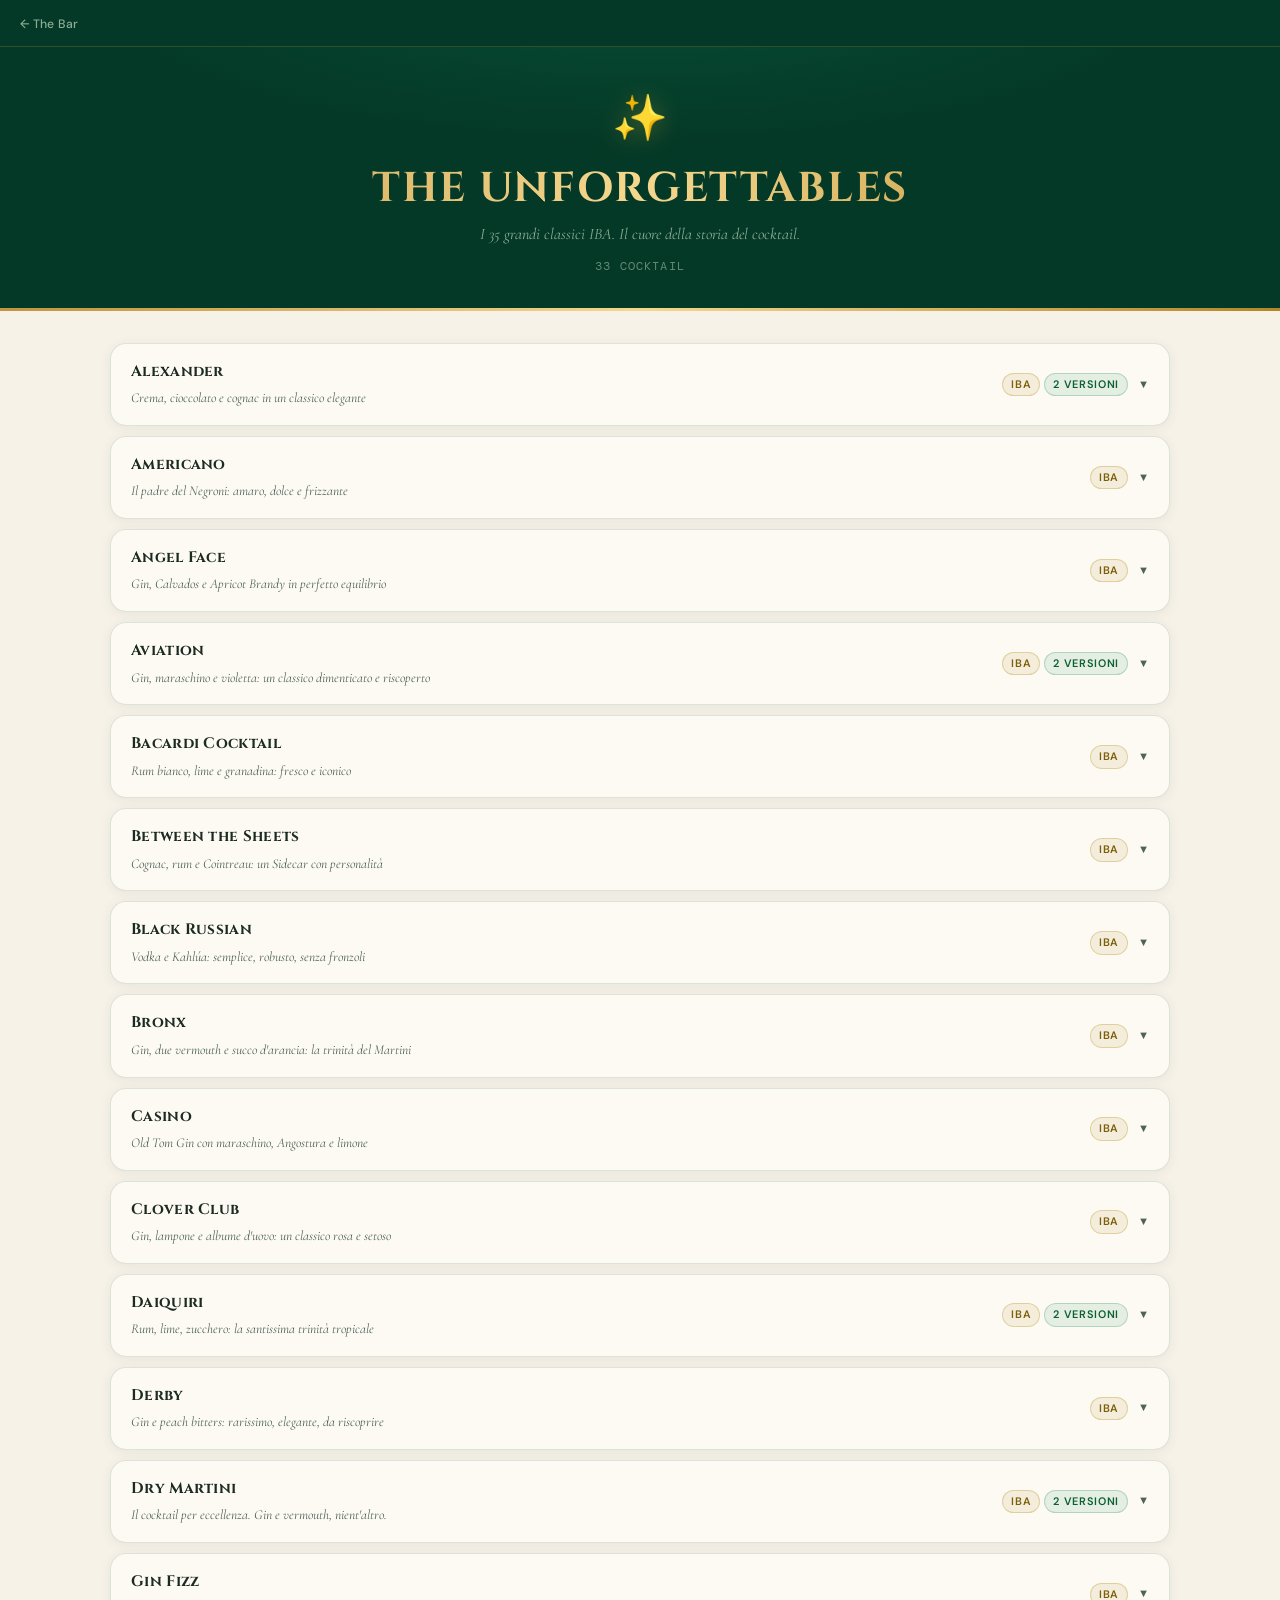
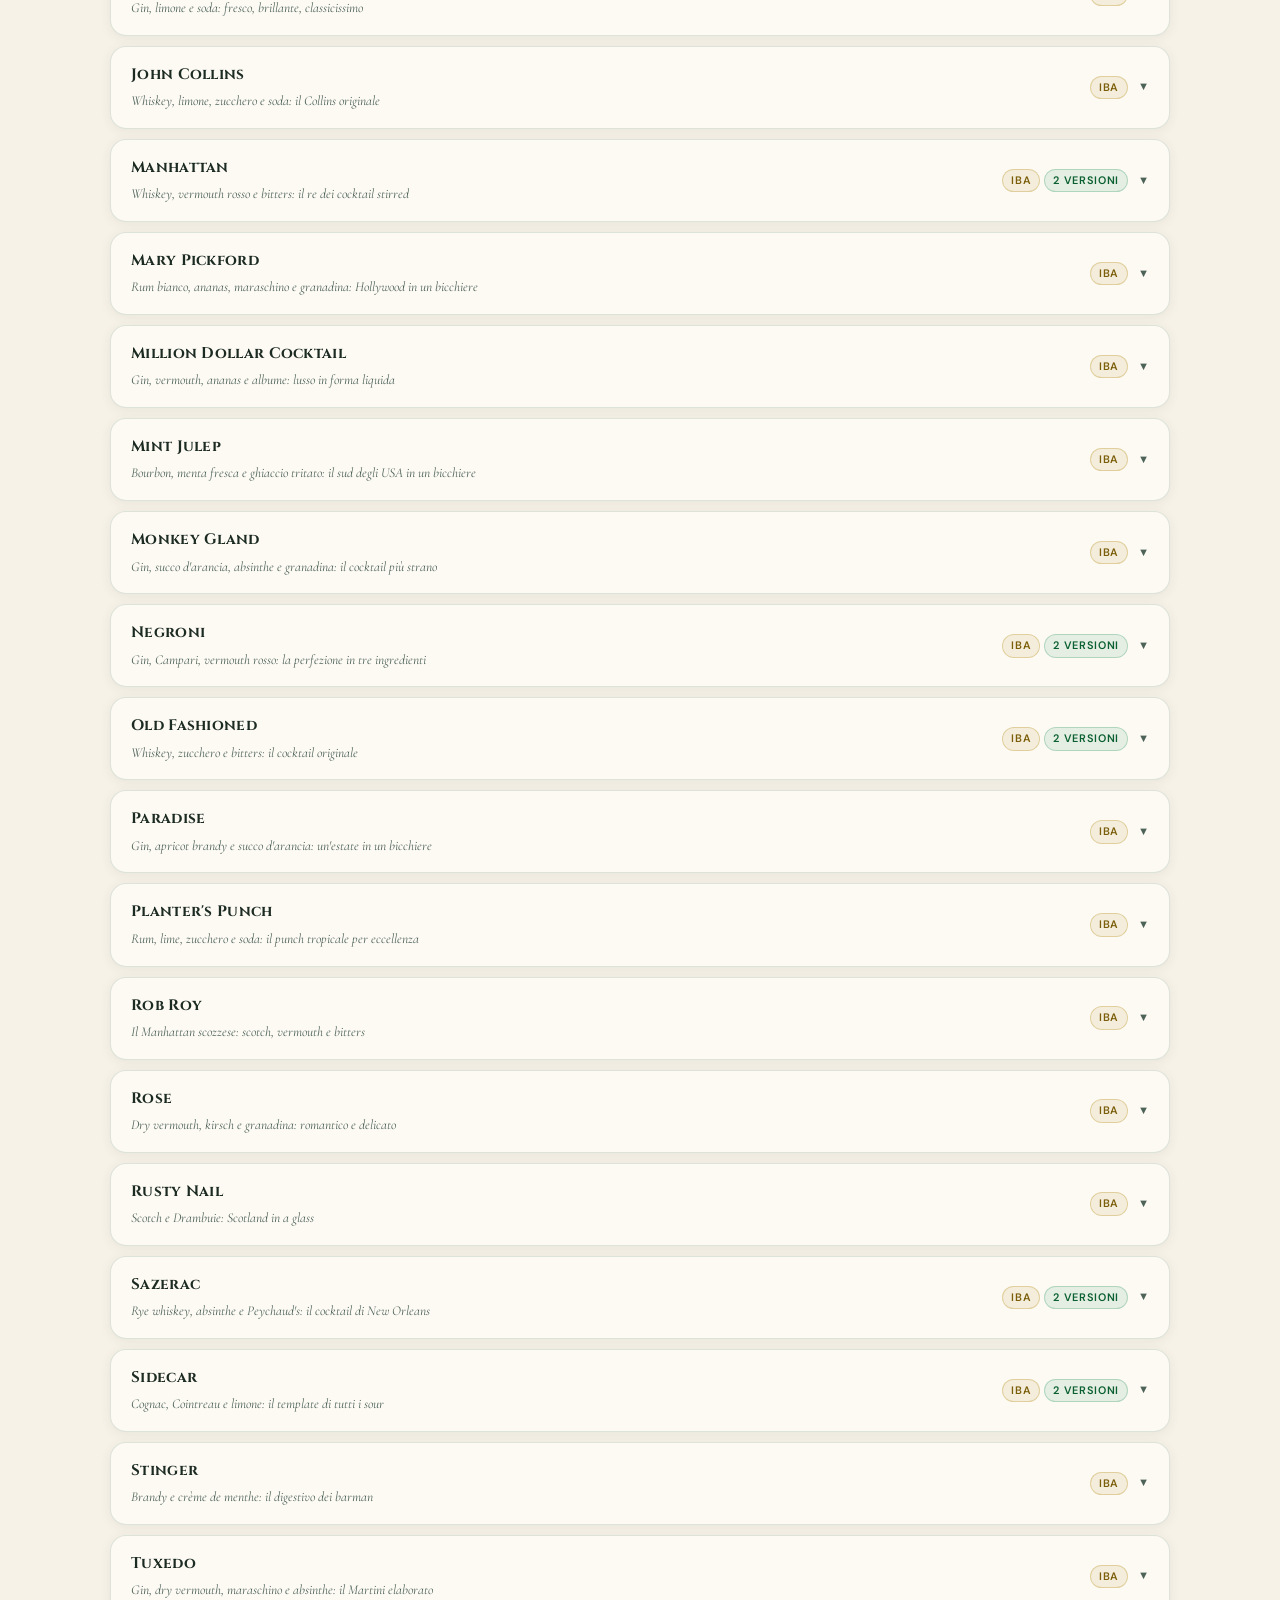
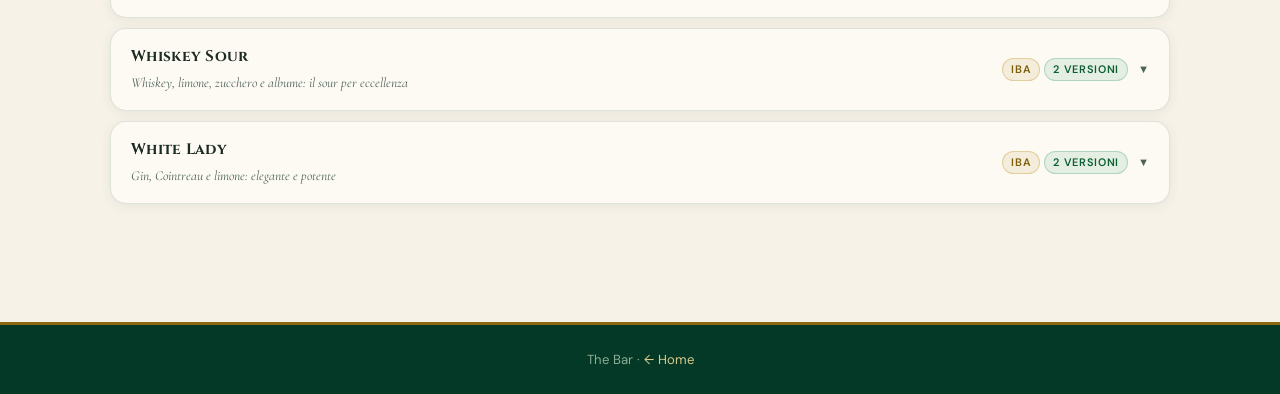
==== category.html @ 5ea52fc7 "rafactoring" ====
<!DOCTYPE html>
<html lang="it">
<head>
    <meta charset="UTF-8">
    <meta name="viewport" content="width=device-width, initial-scale=1.0">
    <title>Categoria — The Bar</title>
    <link rel="stylesheet" href="core.css">
    <link rel="stylesheet" href="components.css">
    <link rel="stylesheet" href="category-style.css">
    <script src="config.js"></script>
    <script src="search-index.js"></script>
</head>
<body>

<nav class="hub-nav">
    <a href="index.html" class="back-link">← The Bar</a>
</nav>

<header class="page-header">
    <div class="page-header__icon" id="cat-emoji">🍸</div>
    <h1 class="page-header__title" id="cat-title">Categoria</h1>
    <p class="page-header__subtitle" id="cat-subtitle"></p>
    <div class="page-header__meta" id="cat-count"></div>
</header>

<div class="container" style="padding: 32px 20px 60px;">
<main>
    <div id="recipes-container"></div>
</main>
</div>

<footer>
    <p>The Bar · <a href="index.html">← Home</a></p>
</footer>

<script>
(function () {

    const params    = new URLSearchParams(location.search);
    const catKey    = params.get('name') || 'unforgettables';
    const highlight = params.get('highlight');
    const catMeta   = TheBarConfig.CATEGORY_PAGES[catKey];

    /* ── Categoria non trovata ── */
    if (!catMeta) {
        document.getElementById('cat-title').textContent = 'Categoria non trovata';
        TheBarConfig.showError('recipes-container', 'Categoria non valida.');
        return;
    }

    /* ── Imposta header subito (senza attendere i dati) ── */
    document.title = `${catMeta.label} — The Bar`;
    document.getElementById('cat-emoji').textContent     = catMeta.emoji;
    document.getElementById('cat-title').textContent     = catMeta.label;
    document.getElementById('cat-subtitle').textContent  = catMeta.subtitle || '';

    /* ── Spinner mentre i dati arrivano ── */
    TheBarConfig.showLoader('recipes-container');

    /* ── Costanti da config centrale ── */
    const { GLASS_EMOJI, SERVE_LABEL } = TheBarConfig;

    /* ── Caricamento asincrono ── */
    TheBarConfig.loadCocktails().then(cocktails => {

        const list = cocktails.filter(c =>
            c.ibaCategory === catKey || c.nomadCategory === catKey
        );

        document.getElementById('cat-count').textContent = `${list.length} cocktail`;

        function renderIngredientsList(c) {
            const recipe = c.recipeIBA || c.recipeDifford || c.recipe;
            if (!recipe || !recipe.ingredients) return '';
            const label = c.recipeIBA ? '✨ IBA' : (c.recipeDifford ? "📖 Difford's" : '');
            return `
            <div class="body-ingredients">
                ${label ? `<div class="ing-version-label">${label}</div>` : ''}
                ${recipe.ingredients.map(i => `
                <div class="ing-row">
                    <span class="ing-amount">${i.amount}</span>
                    <span class="ing-item">${i.item}</span>
                </div>`).join('')}
            </div>`;
        }

        function renderRecipeCard(c) {
            const hasDouble = c.recipeIBA && c.recipeDifford;
            const recipe    = c.recipeIBA || c.recipeDifford || c.recipe;

            const badges = [];
            if (c.iba)              badges.push('<span class="badge badge--iba">IBA</span>');
            if (c.difford && !c.iba) badges.push('<span class="badge badge--difford">Difford\'s</span>');
            if (hasDouble)          badges.push('<span class="badge badge--double">2 versioni</span>');

            return `
            <article class="recipe-card ${highlight === c.id ? 'recipe-card--highlight' : ''}"
                     data-category="${c.ibaCategory || ''} ${c.nomadCategory || ''}"
                     id="card-${c.id}">
                <button class="recipe-toggle" type="button" aria-expanded="false">
                    <div class="recipe-toggle-left">
                        <div class="recipe-toggle-info">
                            <h3>${c.name}</h3>
                            <p class="recipe-tagline">${c.tagline}</p>
                        </div>
                    </div>
                    <div class="recipe-toggle-right">
                        <div class="recipe-badges">${badges.join('')}</div>
                        <span class="toggle-icon">▼</span>
                    </div>
                </button>
                <div class="recipe-body">
                    <div class="quick-specs">
                        ${c.glass && c.glass !== 'none' ? `<span class="qs-item">${GLASS_EMOJI[c.glass] || ''} ${c.glass}</span>` : ''}
                        ${c.serve ? `<span class="qs-item">⚗️ ${SERVE_LABEL[c.serve] || c.serve}</span>` : ''}
                        ${c.ice && c.ice !== 'none' ? `<span class="qs-item">🧊 ${c.ice}</span>` : ''}
                        ${c.garnish && c.garnish !== 'Nessuno' ? `<span class="qs-item">🌿 ${c.garnish}</span>` : ''}
                    </div>
                    ${renderIngredientsList(c)}
                    ${recipe ? `
                    <div class="body-method">
                        <span class="method-mini-label">Metodo</span>
                        <p>${recipe.method}</p>
                        ${recipe.notes ? `<p class="method-notes">💡 ${recipe.notes}</p>` : ''}
                    </div>` : ''}
                    ${hasDouble ? `
                    <div class="double-version-hint">
                        <a href="cocktail-recipe.html?id=${c.id}" class="btn btn--ghost">
                            📖 Vedi entrambe le versioni IBA & Difford's →
                        </a>
                    </div>` : `
                    <div class="recipe-full-link">
                        <a href="cocktail-recipe.html?id=${c.id}" class="btn btn--ghost">Scheda completa →</a>
                    </div>`}
                    ${c.description ? `<p class="recipe-desc">${c.description}</p>` : ''}
                </div>
            </article>`;
        }

        const container = document.getElementById('recipes-container');
        if (!list.length) {
            container.innerHTML = '<p class="empty-section">Nessuna ricetta in questa categoria.</p>';
        } else {
            container.innerHTML = list.map(renderRecipeCard).join('');
        }

        /* ── Toggle card ── */
        container.querySelectorAll('.recipe-toggle').forEach(toggle => {
            const open = () => {
                const card   = toggle.closest('.recipe-card');
                const isOpen = card.classList.toggle('open');
                toggle.setAttribute('aria-expanded', isOpen);
                const icon = toggle.querySelector('.toggle-icon');
                if (icon) icon.textContent = isOpen ? '▲' : '▼';
            };
            toggle.addEventListener('click', open);
            /* Space già gestito nativamente da <button>;
               Enter pure — manteniamo solo per coerenza esplicita */
            toggle.addEventListener('keydown', e => {
                if (e.key === ' ') { e.preventDefault(); open(); }
            });
        });

        /* ── Auto-apri highlight ── */
        if (highlight) {
            const card = document.getElementById('card-' + highlight);
            if (card) {
                card.classList.add('open');
                const icon = card.querySelector('.toggle-icon');
                if (icon) icon.textContent = '▲';
                setTimeout(() => card.scrollIntoView({ behavior: 'smooth', block: 'start' }), 300);
            }
        }

    }).catch(() => TheBarConfig.showError('recipes-container'));

})();
</script>

</body>
</html>
---- core.css ----
/* ══════════════════════════════════════════════════════════════════════════
   core.css  –  Variabili globali, reset, tipografia — The Bar
   Tema: sfondo avorio chiaro · header/footer verde smeraldo · accenti oro
══════════════════════════════════════════════════════════════════════════ */

@import url('https://fonts.googleapis.com/css2?family=Cormorant+Garamond:ital,wght@0,400;0,600;0,700;1,400;1,600&family=DM+Sans:wght@300;400;500;600&family=Cinzel:wght@400;600;700&family=DM+Mono:wght@400;500&display=swap');

:root {
    /* ── Sfondi chiari (body, card) ──────────── */
    --bg:           #F7F2E8;   /* avorio caldo — body */
    --bg2:          #EDE7D9;   /* avorio scuro — elementi rientrati */
    --surface:      #FDFAF4;   /* bianco avorio — card */
    --surface2:     #F0EAD8;   /* avorio medio — hover card, sub-card */
    --surface3:     #E8E0CA;   /* avorio scuro — bordi, chip */

    /* ── Verdi (header, footer, accenti) ─────── */
    --green-deep:   #043927;   /* smeraldo scuro — header, footer */
    --green-mid:    #0B5C3A;   /* smeraldo medio — hover su elementi verdi */
    --green-light:  #0B6646;   /* smeraldo chiaro — accenti */
    --green-pale:   rgba(4,57,39,0.07);
    --green-subtle: rgba(4,57,39,0.04);

    /* ── Oro (CTA, titoli, accenti) ──────────── */
    --gold:         #B8952A;   /* oro decorativo — CTA, bordi, accenti (non testo body) */
    --gold-readable:#7A5E0A;   /* oro accessibile — testo su sfondo chiaro WCAG AA 5.5:1 */
    --gold-bright:  #D4AF37;   /* oro brillante — su sfondi scuri */
    --gold2:        #C9A84C;   /* oro medio */
    --gold3:        #8B6914;   /* oro scuro — bordi forti */
    --gold-pale:    rgba(184,149,42,0.12);
    --gold-subtle:  rgba(184,149,42,0.05);
    --gold-gradient:   linear-gradient(45deg,  #BF953F, #FCF6BA, #B38728, #FBF5B7, #AA771C);
    --gold-gradient-h: linear-gradient(90deg,  #BF953F, #F5D78E, #B38728);

    /* ── Testo su sfondo chiaro ───────────────── */
    --text:         #1C2B22;   /* verde quasi nero — primario */
    --text2:        #3D5244;   /* verde scuro — secondario */
    --muted:        #4E6358;   /* verde grigio — placeholder, muted — WCAG AA 5.8:1 su avorio */

    /* ── Testo su sfondo verde ────────────────── */
    --text-inv:     #F5E6BE;   /* avorio — su verde */
    --text-inv2:    #D9C98A;   /* avorio scuro — secondario su verde */
    --muted-inv:    #8BAD96;   /* verde chiaro — muted su verde */

    /* ── Bordi ───────────────────────────────── */
    --border:       rgba(4,57,39,0.12);
    --border-soft:  rgba(4,57,39,0.06);
    --border-gold:  rgba(184,149,42,0.35);
    --border-hover: rgba(184,149,42,0.60);

    /* ── Alias retrocompatibilità ────────────── */
    --accent:       var(--gold);
    --accent2:      var(--gold2);
    --accent-pale:  var(--gold-pale);
    --silver:       var(--text);
    --silver2:      var(--text2);
    --silver3:      var(--muted);
    --paper:        var(--surface);
    --paper2:       var(--surface2);

    /* ── Ombre ───────────────────────────────── */
    --shadow:       0 4px 24px rgba(4,57,39,0.10);
    --shadow-lg:    0 16px 56px rgba(4,57,39,0.14);
    --shadow-sm:    0 2px 12px rgba(4,57,39,0.07);
    --shadow-gold:  0 0 20px rgba(184,149,42,0.15);

    /* ── Geometrie ───────────────────────────── */
    --radius:       10px;
    --radius-lg:    16px;

    /* ── Font ────────────────────────────────── */
    --font-display:     'Cinzel', serif;
    --font-display-alt: 'Cormorant Garamond', Georgia, serif;
    --font-body:        'DM Sans', sans-serif;
    --font-sans:        'DM Sans', sans-serif;
    --font-serif:       'Cormorant Garamond', Georgia, serif;
    --font-mono:        'DM Mono', monospace;
}

/* ── Reset ── */
*, *::before, *::after { box-sizing: border-box; margin: 0; padding: 0; }
html { scroll-behavior: smooth; }

body {
    font-family: var(--font-body);
    background-color: var(--bg);
    color: var(--text);
    min-height: 100vh;
    line-height: 1.6;
}

/* ── Contenitori ── */
.container { max-width: 1100px; margin: 0 auto; width: 100%; padding: 0 20px; }

/* ── Tipografia ── */
h1 {
    font-family: var(--font-display);
    font-size: clamp(2rem, 6vw, 3.2rem);
    font-weight: 700;
    letter-spacing: 0.05em;
    line-height: 1.1;
    text-transform: uppercase;
}
h2 {
    font-family: var(--font-display-alt);
    font-size: 1.2rem; font-weight: 700;
    color: var(--text);
    display: flex; align-items: center; gap: 10px;
    padding-bottom: 14px; margin-bottom: 22px;
    border-bottom: 1px solid var(--border);
}
h3 {
    font-family: var(--font-display-alt);
    font-size: 1rem; font-weight: 700;
    color: var(--text);
    display: flex; align-items: center; gap: 8px;
    margin-bottom: 14px;
}
.divider {
    width: 60px; height: 2px;
    background: var(--gold-gradient-h);
    border-radius: 2px;
    margin: 14px auto 0;
}

/* ── Hub nav (back link pill — su sfondo chiaro) ── */
.hub-nav {
    background: var(--green-deep);
    padding: 10px 20px;
    border-bottom: 1px solid rgba(212,175,55,0.20);
}
.hub-nav a {
    font-size: 0.76rem;
    font-weight: 500;
    color: var(--muted-inv);
    text-decoration: none;
    letter-spacing: 0.03em;
    transition: color 0.18s;
}
.hub-nav a:hover { color: var(--gold-bright); }

/* ── Back link (generico) ── */
.back-link {
    color: var(--muted-inv);
    text-decoration: none;
    font-size: 0.85rem;
    transition: color 0.15s;
}
.back-link:hover { color: var(--gold-bright); }

/* ── Footer globale (verde, a tutta larghezza) ── */
footer {
    background: var(--green-deep);
    color: var(--muted-inv);
    text-align: center;
    padding: 24px 20px;
    font-size: 0.82rem;
    font-family: var(--font-sans);
    border-top: 3px solid var(--gold3);
    margin-top: 48px;
}
footer strong { color: var(--gold-bright); }
footer a { color: var(--text-inv2); text-decoration: none; transition: color 0.15s; }
footer a:hover { color: var(--gold-bright); }

/* ── Responsive ── */
@media (max-width: 768px) { .container { padding: 0 14px; } h2 { font-size: 1.05rem; } }

/* ── Loader state (usato da TheBarConfig.showLoader) ── */
.loader-state {
    display: flex;
    flex-direction: column;
    align-items: center;
    gap: 16px;
    padding: 64px 20px;
    color: var(--text2);
}
.loader-spinner {
    width: 36px;
    height: 36px;
    border: 3px solid var(--surface2);
    border-top-color: var(--emerald);
    border-radius: 50%;
    animation: spin 0.7s linear infinite;
}
@keyframes spin { to { transform: rotate(360deg); } }
.loader-text {
    font-family: var(--font-sans);
    font-size: 0.9rem;
    letter-spacing: 0.02em;
}
---- components.css ----
/* ══════════════════════════════════════════════════════════════════════════
   components.css  –  Componenti UI — The Bar (tema chiaro)
══════════════════════════════════════════════════════════════════════════ */

/* ══════════════════════════
   GRIGLIA CARD
══════════════════════════ */
.cards-grid {
    display: grid;
    grid-template-columns: repeat(auto-fill, minmax(280px, 1fr));
    gap: 20px;
    margin-bottom: 12px;
}

/* ══════════════════════════
   CALC-CARD  (card sezione homepage)
══════════════════════════ */
.calc-card {
    display: flex;
    flex-direction: column;
    background: var(--surface);
    border: 1px solid var(--border);
    border-radius: var(--radius-lg);
    padding: 24px;
    text-decoration: none;
    color: var(--text);
    transition: transform 0.2s, box-shadow 0.2s, border-color 0.2s;
    box-shadow: var(--shadow-sm);
    position: relative;
    overflow: hidden;
}
.calc-card::before {
    content: '';
    position: absolute;
    top: 0; left: 0; right: 0; height: 3px;
    background: var(--gold-gradient-h);
    opacity: 0;
    transition: opacity 0.25s;
}
.calc-card:hover {
    transform: translateY(-3px);
    box-shadow: var(--shadow), var(--shadow-gold);
    border-color: var(--border-gold);
}
.calc-card:hover::before { opacity: 1; }

.calc-card--all {
    border-color: var(--border-gold);
    background: linear-gradient(135deg, rgba(184,149,42,0.06) 0%, var(--surface) 60%);
}
.calc-card--all:hover { border-color: var(--gold); }

.card-icon {
    font-size: 2rem; line-height: 1;
    margin-bottom: 14px; display: block;
}
.card-body { flex: 1; }
.card-body h2 {
    font-family: var(--font-display-alt);
    font-size: 1.15rem; font-weight: 700;
    color: var(--text); border: none; padding: 0;
    margin-bottom: 8px; display: block; letter-spacing: 0.01em;
}
.card-desc {
    font-size: 0.85rem; color: var(--muted);
    line-height: 1.55; margin-bottom: 12px; font-weight: 300;
}
.card-count {
    font-family: var(--font-mono); font-size: 0.72rem;
    color: var(--muted); letter-spacing: 0.08em; margin-top: 8px;
}
.card-cta {
    margin-top: 18px; font-size: 0.8rem; font-weight: 600;
    color: var(--gold); letter-spacing: 0.06em;
    text-transform: uppercase;
    display: flex; align-items: center; gap: 6px;
}
.card-cta .arrow { transition: transform 0.2s; }
.calc-card:hover .arrow { transform: translateX(3px); }

/* ══════════════════════════
   SECTION LABEL
══════════════════════════ */
.section-label {
    display: flex; align-items: center; gap: 14px;
    margin: 40px 0 20px;
    font-family: var(--font-display);
    font-size: 0.72rem; font-weight: 600;
    letter-spacing: 0.18em; text-transform: uppercase;
    color: var(--muted);
}
.section-label-line { flex: 1; height: 1px; background: var(--border); }
.section-label span { white-space: nowrap; color: var(--green-deep); }

/* ══════════════════════════
   FEATURE CARD (homepage)
══════════════════════════ */
.feature-card {
    display: flex; align-items: center; gap: 20px;
    background: var(--green-deep);
    border: none;
    border-radius: var(--radius-lg);
    padding: 24px 28px;
    text-decoration: none;
    margin-bottom: 12px;
    position: relative; overflow: hidden;
    transition: transform 0.15s, box-shadow 0.2s;
    box-shadow: var(--shadow);
}
.feature-card::before {
    content: '';
    position: absolute; top: 0; left: 0; right: 0; height: 3px;
    background: var(--gold-gradient-h);
}
.feature-card:hover {
    transform: translateY(-2px);
    box-shadow: var(--shadow-lg), var(--shadow-gold);
}

.feature-icon {
    font-size: 2.8rem; flex-shrink: 0;
    filter: drop-shadow(0 2px 8px rgba(212,175,55,0.4));
}
.feature-body { flex: 1; min-width: 200px; }
.feature-body h2 {
    font-family: var(--font-display-alt);
    font-size: 1.3rem; font-weight: 700;
    color: var(--text-inv);
    border: none; padding: 0; margin-bottom: 6px; display: block;
}
.feature-body p { font-size: 0.85rem; color: var(--muted-inv); font-weight: 300; line-height: 1.5; }
.feature-cta {
    color: var(--gold-bright);
    font-family: var(--font-display);
    font-size: 0.8rem; letter-spacing: 0.08em;
    text-transform: uppercase; white-space: nowrap;
    flex-shrink: 0; display: flex; align-items: center; gap: 4px;
}

/* ══════════════════════════
   BADGE  (etichette inline)
══════════════════════════ */
.badge {
    display: inline-block;
    font-size: 0.68rem; font-weight: 600;
    letter-spacing: 0.06em; text-transform: uppercase;
    padding: 2px 8px; border-radius: 20px;
    background: var(--surface2); color: var(--text2);
    border: 1px solid var(--border);
}
/* Fonte */
.badge--iba     { background: rgba(184,149,42,0.12); color: var(--gold-readable);  border-color: var(--border-gold); }
.badge--difford { background: rgba(60,100,200,0.08);  color: #2B4F9E;               border-color: rgba(60,100,200,0.2); }
/* Gusto */
.badge--taste   { background: rgba(4,57,39,0.06);   color: var(--text2); border-color: var(--border); text-transform: capitalize; }
.badge--sweet   { background: rgba(200,120,40,0.10); color: #8B5A1A;     border-color: rgba(200,120,40,0.22); }
.badge--sour    { background: rgba(140,180,40,0.10); color: #5A7810;     border-color: rgba(140,180,40,0.22); }
.badge--dry     { background: rgba(100,120,140,0.10);color: #445566;     border-color: rgba(100,120,140,0.22); }
.badge--fruity  { background: rgba(200,60,80,0.08);  color: #8B2030;     border-color: rgba(200,60,80,0.20); }
/* Intensità */
.badge--strength{ background: rgba(180,80,40,0.10);  color: #7A3018;     border-color: rgba(180,80,40,0.22); }
.badge--light   { background: rgba(40,160,100,0.10); color: #1A6A40;     border-color: rgba(40,160,100,0.22); }
.badge--strong  { background: rgba(160,40,40,0.10);  color: #6A1818;     border-color: rgba(160,40,40,0.22); }
/* Stile */
.badge--style   { background: rgba(60,100,180,0.08); color: #2A4A90;     border-color: rgba(60,100,180,0.20); }
/* Doppia versione */
.badge--double  { background: rgba(20,140,80,0.10);  color: #0A6030;     border-color: rgba(20,140,80,0.25); }
/* Categoria */
.badge--category{ background: var(--gold-subtle); color: var(--text2);   border-color: var(--border-gold); }

/* ══════════════════════════
   SPIRIT TAG
══════════════════════════ */
.spirit-tag {
    display: inline-block;
    background: var(--green-subtle);
    border: 1px solid var(--border);
    border-radius: 20px; padding: 2px 10px;
    font-size: 0.72rem; color: var(--text2);
    font-family: var(--font-sans); text-transform: lowercase;
}
.spirit-tag--match {
    background: var(--gold-pale);
    border-color: var(--border-gold);
    color: var(--gold-readable);
}

/* ══════════════════════════
   RECIPE CARD  (accordion)
══════════════════════════ */
article.recipe-card {
    background: var(--surface);
    border: 1px solid var(--border);
    border-radius: var(--radius-lg);
    margin-bottom: 10px;
    overflow: hidden;
    box-shadow: var(--shadow-sm);
    transition: box-shadow 0.2s, border-color 0.2s;
}
article.recipe-card:hover      { border-color: var(--border-gold); }
article.recipe-card--highlight {
    border-color: var(--border-hover);
    box-shadow: 0 0 0 2px var(--gold-pale);
}

.recipe-toggle {
    /* Reset stili nativi del <button> */
    appearance: none;
    -webkit-appearance: none;
    background: none;
    border: none;
    width: 100%;
    text-align: left;
    font: inherit;
    /* Layout */
    display: flex; align-items: center; justify-content: space-between;
    padding: 16px 20px; cursor: pointer; gap: 12px;
    transition: background 0.15s;
}
.recipe-toggle:hover { background: var(--surface2); }
.recipe-toggle:focus-visible { outline: 2px solid var(--gold); outline-offset: -2px; }

.recipe-toggle-left  { display: flex; align-items: center; gap: 14px; flex: 1; min-width: 0; }
.recipe-toggle-right { display: flex; align-items: center; gap: 10px; flex-shrink: 0; }

/* .recipe-emoji rimosso — le emoji cocktail non sono più mostrate nelle card */

.recipe-toggle-info { min-width: 0; }
.recipe-toggle-info h3 {
    font-family: var(--font-display);
    font-size: 0.95rem; letter-spacing: 0.02em;
    color: var(--text); margin: 0 0 3px; display: block;
    white-space: nowrap; overflow: hidden; text-overflow: ellipsis;
}
.recipe-tagline {
    font-family: var(--font-serif); font-size: 0.85rem;
    color: var(--muted); font-style: italic; margin: 0;
    white-space: nowrap; overflow: hidden; text-overflow: ellipsis;
}

.recipe-badges { display: flex; gap: 4px; flex-wrap: wrap; justify-content: flex-end; }

.toggle-icon { color: var(--muted); font-size: 0.7rem; transition: color 0.2s; flex-shrink: 0; }
article.recipe-card.open .toggle-icon { color: var(--gold); }

.recipe-body {
    display: none;
    padding: 0 20px 20px;
    border-top: 1px solid var(--border-soft);
}
article.recipe-card.open .recipe-body { display: block; }

/* ── Contenuto espanso ── */
.quick-specs {
    display: flex; flex-wrap: wrap; gap: 8px;
    padding: 14px 0 12px; margin-bottom: 14px;
    border-bottom: 1px solid var(--border-soft);
}
.qs-item {
    font-size: 0.77rem; color: var(--text2);
    background: var(--surface2); border: 1px solid var(--border);
    border-radius: 6px; padding: 3px 10px;
}

.body-ingredients { margin-bottom: 18px; }
.ing-version-label {
    font-size: 0.68rem; text-transform: uppercase; letter-spacing: 0.1em;
    color: var(--gold-readable); margin-bottom: 10px; font-family: var(--font-display);
    display: block;
}
.ing-row {
    display: flex; align-items: baseline; gap: 12px;
    padding: 5px 0; border-bottom: 1px solid var(--border-soft);
}
.ing-amount {
    font-family: var(--font-mono); font-size: 0.8rem;
    color: var(--gold3); min-width: 52px; text-align: right; flex-shrink: 0;
}
.ing-item { font-family: var(--font-sans); font-size: 0.9rem; color: var(--text); }

.body-method { margin-bottom: 14px; }
.method-mini-label {
    font-size: 0.68rem; text-transform: uppercase; letter-spacing: 0.1em;
    color: var(--muted); display: block; margin-bottom: 6px;
}
.body-method p { margin: 0; font-size: 0.88rem; color: var(--text); line-height: 1.7; }
.method-notes {
    margin-top: 8px !important;
    font-style: italic; color: var(--muted) !important; font-size: 0.83rem !important;
}

.double-version-hint, .recipe-full-link { margin: 14px 0 6px; }

.recipe-desc {
    margin: 10px 0 0;
    font-family: var(--font-serif); font-size: 0.9rem;
    color: var(--muted); font-style: italic; line-height: 1.7;
}

/* ══════════════════════════
   BOTTONI
══════════════════════════ */
.btn {
    display: inline-flex; align-items: center; gap: 7px;
    padding: 9px 20px; border: none; border-radius: 50px;
    font-family: var(--font-body); font-size: 0.85rem;
    font-weight: 600; cursor: pointer;
    transition: all 0.2s; text-decoration: none; letter-spacing: 0.04em;
}
.btn--primary {
    background: var(--gold-gradient-h);
    color: var(--green-deep); font-weight: 700;
}
.btn--primary:hover { filter: brightness(1.08); transform: translateY(-1px); }

.btn--ghost {
    background: transparent; color: var(--gold);
    border: 1px solid var(--border-gold);
}
.btn--ghost:hover { background: var(--gold-pale); border-color: var(--gold); }

/* ══════════════════════════
   EMPTY STATE
══════════════════════════ */
.empty-section {
    color: var(--muted); font-style: italic;
    text-align: center; padding: 40px;
    font-family: var(--font-serif);
}

/* ══════════════════════════
   RESPONSIVE
══════════════════════════ */
@media (max-width: 600px) {
    .cards-grid { grid-template-columns: 1fr; }
    .recipe-toggle { padding: 12px 14px; }
    .recipe-body { padding: 0 14px 16px; }
    .recipe-badges { display: none; }
    .recipe-tagline { display: none; }
}
@media (max-width: 500px) {
    .feature-card { flex-direction: column; text-align: center; gap: 12px; padding: 18px; }
    .feature-cta { display: none; }
}

/* ══════════════════════════════════════════════════════════════════════════
   PAGE HEADER  —  componente base per tutti gli header verdi del sito
   Usato da: category.html, cocktail-finder.html, cocktail-recipe.html
   
   Struttura HTML attesa:
     <header class="page-header [page-header--MODIFIER]">
       <span class="page-header__icon">emoji</span>
       <h1 class="page-header__title">Titolo</h1>
       <p class="page-header__subtitle">Sottotitolo</p>
       <div class="page-header__meta">info extra</div>   ← opzionale
     </header>
══════════════════════════════════════════════════════════════════════════ */

.page-header {
    background: var(--green-deep);
    text-align: center;
    padding: 36px 20px 32px;
    position: relative;
    overflow: hidden;
    border-bottom: 3px solid transparent;
    border-image: var(--gold-gradient-h) 1;
}

/* Alone luminoso radiale — presente su tutte le varianti */
.page-header::before {
    content: '';
    position: absolute; inset: 0;
    background: radial-gradient(ellipse 60% 80% at 50% -20%, rgba(11,102,70,0.4) 0%, transparent 70%);
    pointer-events: none;
}

.page-header__icon {
    font-size: 2.8rem;
    display: block;
    margin-bottom: 12px;
    filter: drop-shadow(0 2px 12px rgba(212,175,55,0.40));
    position: relative;
}

.page-header__title {
    font-family: var(--font-display);
    font-size: clamp(1.6rem, 4vw, 2.6rem);
    letter-spacing: 0.04em;
    margin: 0 0 10px;
    position: relative;
    background: var(--gold-gradient-h);
    -webkit-background-clip: text;
    -webkit-text-fill-color: transparent;
    background-clip: text;
}

.page-header__subtitle {
    font-family: var(--font-serif);
    font-size: 1rem;
    color: var(--muted-inv);
    font-style: italic;
    margin: 0 0 10px;
    position: relative;
}

.page-header__meta {
    font-family: var(--font-mono);
    font-size: 0.72rem;
    color: var(--muted-inv);
    letter-spacing: 0.1em;
    text-transform: uppercase;
    opacity: 0.7;
    position: relative;
}

/* ── Modificatori ──────────────────────────────────────────────────── */

/* Hero (cocktail-recipe.html): padding più generoso, icona più grande */
.page-header--hero {
    padding: 56px 24px 44px;
}
.page-header--hero .page-header__icon {
    font-size: 4rem;
    margin-bottom: 16px;
    filter: drop-shadow(0 0 24px rgba(212,175,55,0.45));
}
.page-header--hero .page-header__title {
    font-size: clamp(1.8rem, 5vw, 3.2rem);
    margin-bottom: 12px;
}
.page-header--hero .page-header__subtitle {
    font-size: 1.1rem;
    margin-bottom: 20px;
}

/* Sticky (search-results.html): compatto, appiccicato in cima */
.page-header--sticky {
    position: sticky; top: 0; z-index: 50;
    padding: 14px 24px 12px;
    text-align: left;
    border-bottom: 2px solid var(--gold3);
    border-image: none;
}
.page-header--sticky .page-header__title {
    font-size: 0.88rem;
    margin-bottom: 2px;
}
.page-header--sticky .page-header__subtitle {
    font-size: 0.75rem;
    margin-bottom: 10px;
    font-style: normal;
}

/* ══════════════════════════════════════════════════════════════════════════
   CARD  —  componente base per tutte le card cocktail
   
   Varianti:
     .card--recipe   accordion nelle pagine categoria / all cocktails
     .card--list     riga orizzontale nella pagina search-results
     .card--grid     tile nella griglia del finder
══════════════════════════════════════════════════════════════════════════ */

.card {
    background: var(--surface);
    border: 1px solid var(--border);
    border-radius: var(--radius-lg);
    box-shadow: var(--shadow-sm);
    transition: border-color 0.18s, transform 0.15s, box-shadow 0.18s;
    text-decoration: none;
    color: var(--text);
}
.card:hover {
    border-color: var(--border-gold);
    box-shadow: var(--shadow), var(--shadow-gold);
}

/* ── .card--recipe: accordion espandibile (category, all-cocktails) ── */
/* Nota: article.recipe-card rimane invariato per retrocompatibilità;
   .card--recipe è il nome canonico per i nuovi contesti             */
.card--recipe {
    display: block;
    margin-bottom: 10px;
    overflow: hidden;
}
.card--recipe:hover { transform: none; } /* l'hover è gestito dal toggle interno */

/* ── .card--list: riga orizzontale (search-results) ── */
.card--list {
    display: flex;
    align-items: center;
    gap: 16px;
    padding: 14px 16px;
    margin-bottom: 8px;
}
.card--list:hover { transform: translateX(3px); }

.card--list .card__emoji  { font-size: 1.8rem; flex-shrink: 0; line-height: 1; }
.card--list .card__body   { flex: 1; min-width: 0; }
.card--list .card__title  {
    font-family: var(--font-display); font-size: 0.88rem;
    letter-spacing: 0.02em;
    color: var(--text); margin-bottom: 4px;
}
.card--list .card__meta   { display: flex; flex-wrap: wrap; gap: 4px; margin-bottom: 5px; }
.card--list .card__desc   {
    margin: 0; font-size: 0.82rem; color: var(--muted);
    font-style: italic; white-space: nowrap; overflow: hidden;
    text-overflow: ellipsis; font-family: var(--font-serif);
}
.card--list .card__arrow  {
    color: var(--muted); font-size: 1rem; flex-shrink: 0;
    transition: color 0.15s, transform 0.15s;
}
.card--list:hover .card__arrow { color: var(--gold); transform: translateX(3px); }

/* ── .card--grid: tile nella griglia (finder) ── */
.card--grid {
    display: flex;
    flex-direction: column;
    gap: 10px;
    padding: 18px;
}
.card--grid:hover { transform: translateY(-2px); }

.card--grid .card__top    { display: flex; align-items: flex-start; gap: 12px; }
.card--grid .card__emoji  { font-size: 2rem; line-height: 1; flex-shrink: 0; }
.card--grid .card__info   { flex: 1; min-width: 0; }
.card--grid .card__title  {
    font-family: var(--font-display); font-size: 0.9rem;
    letter-spacing: 0.02em;
    color: var(--text); margin-bottom: 3px;
}
.card--grid .card__desc   {
    font-family: var(--font-serif); font-size: 0.82rem;
    color: var(--muted); font-style: italic; line-height: 1.4;
}
.card--grid .card__tags   { display: flex; flex-wrap: wrap; gap: 4px; }
.card--grid .card__spirits { display: flex; flex-wrap: wrap; gap: 4px; margin-top: 2px; }

/* ── Tag inline nelle card--list (ex .result-tag) ── */
.card__tag          { font-size: 0.68rem; padding: 2px 8px; border-radius: 20px; background: var(--surface2); border: 1px solid var(--border); color: var(--text2); }
.card__tag--section { background: transparent; color: var(--muted); border-color: transparent; }
.card__tag--iba     { background: var(--gold-pale); border-color: var(--border-gold); color: var(--gold-readable); }
.card__tag--difford { background: rgba(60,100,200,0.08); border-color: rgba(60,100,200,0.2); color: #2B4F9E; }

/* ══════════════════════════════════════════════════════════════════════════
   SEARCH FILTER BANNER  —  attivato da body.is-filtering
   Sostituisce il CSS iniettato dinamicamente da search-filter.js.
══════════════════════════════════════════════════════════════════════════ */

#search-filter-banner {
    position: sticky;
    top: 0;
    z-index: 100;
    background: rgba(4,57,39,0.97);
    border-bottom: 1px solid rgba(212,175,55,0.20);
    padding: 10px 20px;
    backdrop-filter: blur(10px);
    -webkit-backdrop-filter: blur(10px);
}
.sfb-inner {
    max-width: 900px;
    margin: 0 auto;
    display: flex;
    align-items: center;
    gap: 10px;
    flex-wrap: wrap;
}
.sfb-icon { font-size: 0.9rem; }
.sfb-text {
    flex: 1;
    font-size: 0.82rem;
    color: var(--muted-inv);
    min-width: 0;
    font-family: var(--font-sans);
}
.sfb-text strong { color: var(--gold-bright); }
.sfb-link {
    font-size: 0.78rem;
    color: var(--gold-bright);
    text-decoration: none;
    white-space: nowrap;
    font-weight: 500;
    font-family: var(--font-sans);
    transition: opacity 0.15s;
}
.sfb-link:hover { opacity: 0.75; text-decoration: underline; }
.sfb-clear {
    background: none;
    border: 1px solid rgba(212,175,55,0.30);
    border-radius: 20px;
    padding: 3px 12px;
    font-size: 0.75rem;
    color: var(--muted-inv);
    cursor: pointer;
    font-family: var(--font-sans);
    white-space: nowrap;
    transition: background 0.15s, color 0.15s, border-color 0.15s;
}
.sfb-clear:hover {
    background: var(--gold-pale);
    border-color: var(--border-gold);
    color: var(--gold-bright);
}

/* Card non-matching — attivate da body.is-filtering */
body.is-filtering article.recipe-card.sf-nomatch {
    opacity: 0.2;
    filter: grayscale(0.5);
    pointer-events: none;
    transition: opacity 0.25s, filter 0.25s;
}
body.is-filtering article.recipe-card.sf-match {
    opacity: 1;
    border-color: var(--border-gold) !important;
    box-shadow: 0 0 0 2px var(--gold-pale);
    transition: opacity 0.25s;
}
---- category-style.css ----
/* ══════════════════════════════════════════════════════════════════════════
   category-style.css  –  Pagine di categoria cocktail
   L'header usa il componente base .page-header (components.css).
   Qui restano solo gli stili specifici del layout post-header.
══════════════════════════════════════════════════════════════════════════ */

/* Filtro pill (cocktail-all.html) */
.all-filter-bar {
    display: flex;
    flex-wrap: wrap;
    gap: 8px;
    margin-bottom: 24px;
}
.filter-pill {
    background: var(--surface);
    border: 1px solid var(--border);
    border-radius: 20px;
    padding: 6px 14px;
    font-family: var(--font-display);
    font-size: 0.72rem;
    letter-spacing: 0.08em;
    text-transform: uppercase;
    color: var(--text2);
    cursor: pointer;
    transition: background 0.15s, border-color 0.15s, color 0.15s;
}
.filter-pill:hover  { background: var(--gold-pale); border-color: var(--border-gold); color: var(--text); }
.filter-pill.active { background: var(--green-deep); border-color: var(--green-deep); color: var(--gold-bright); }
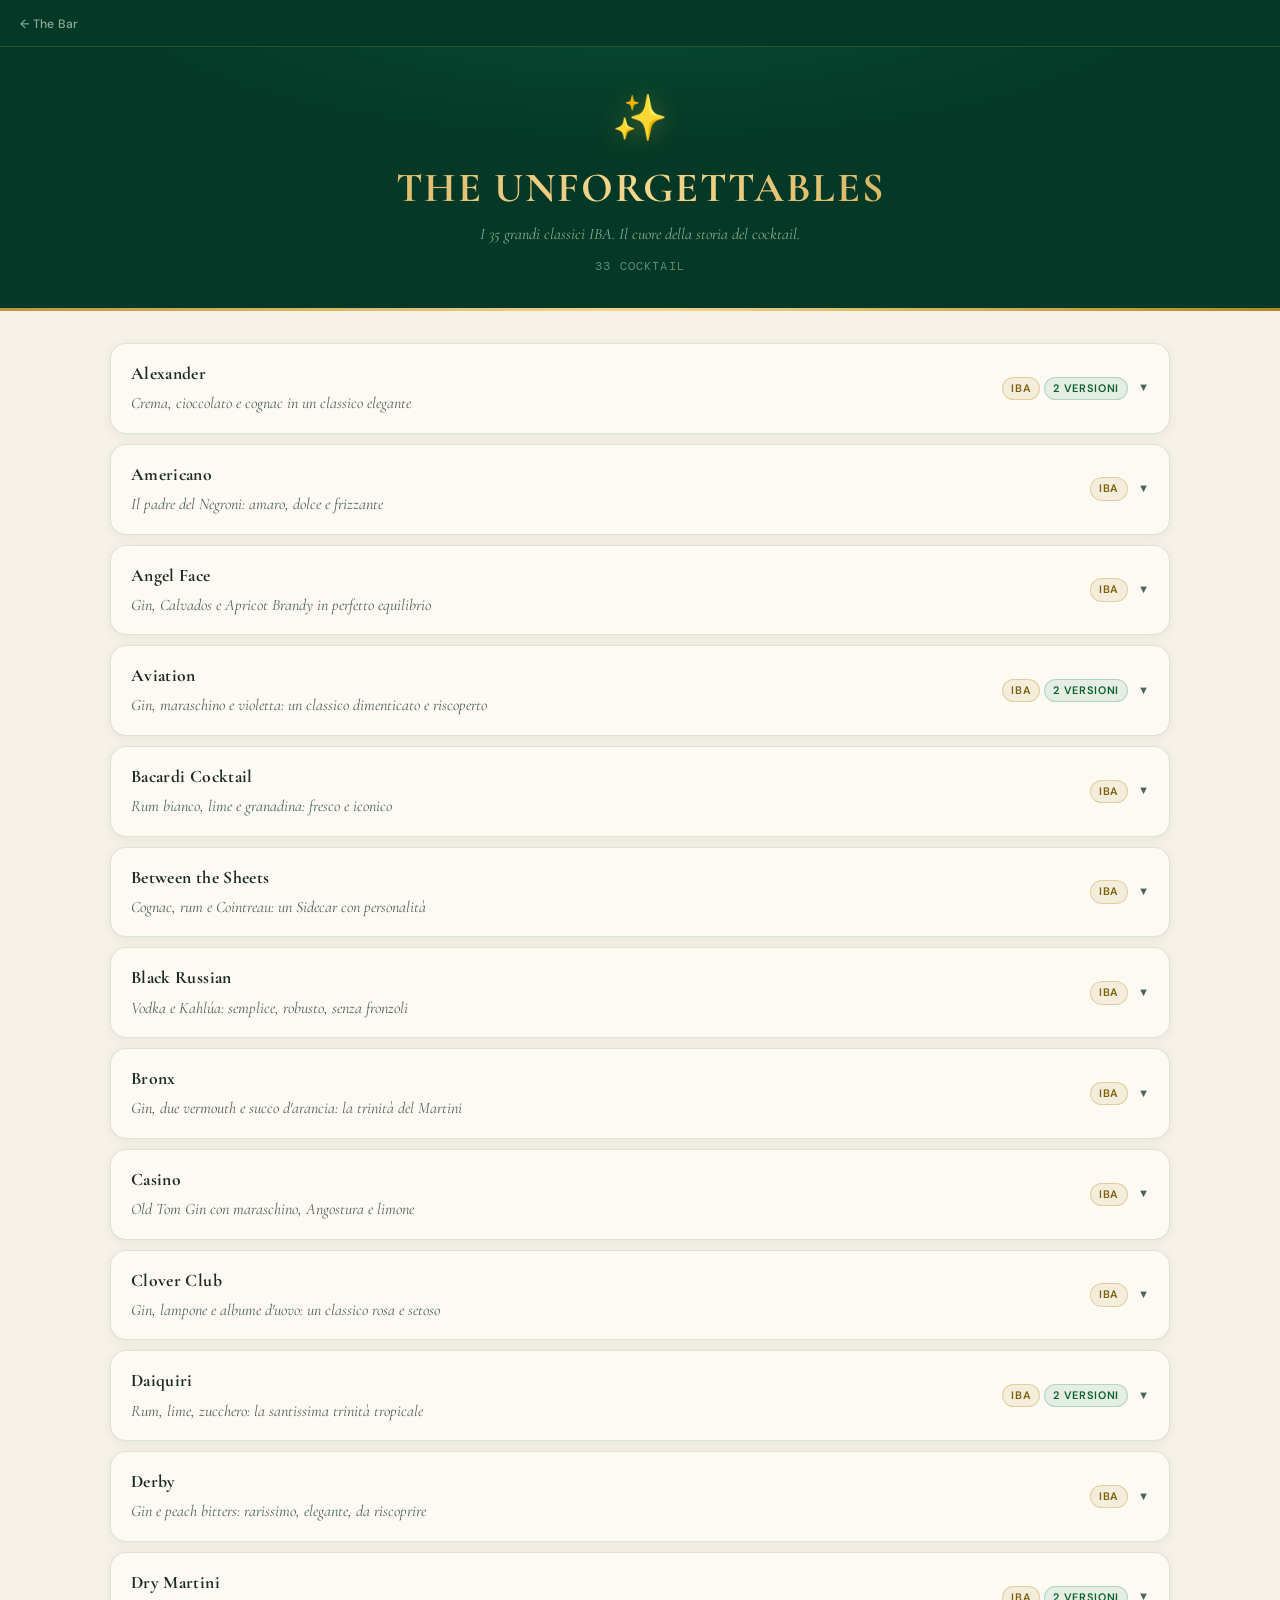
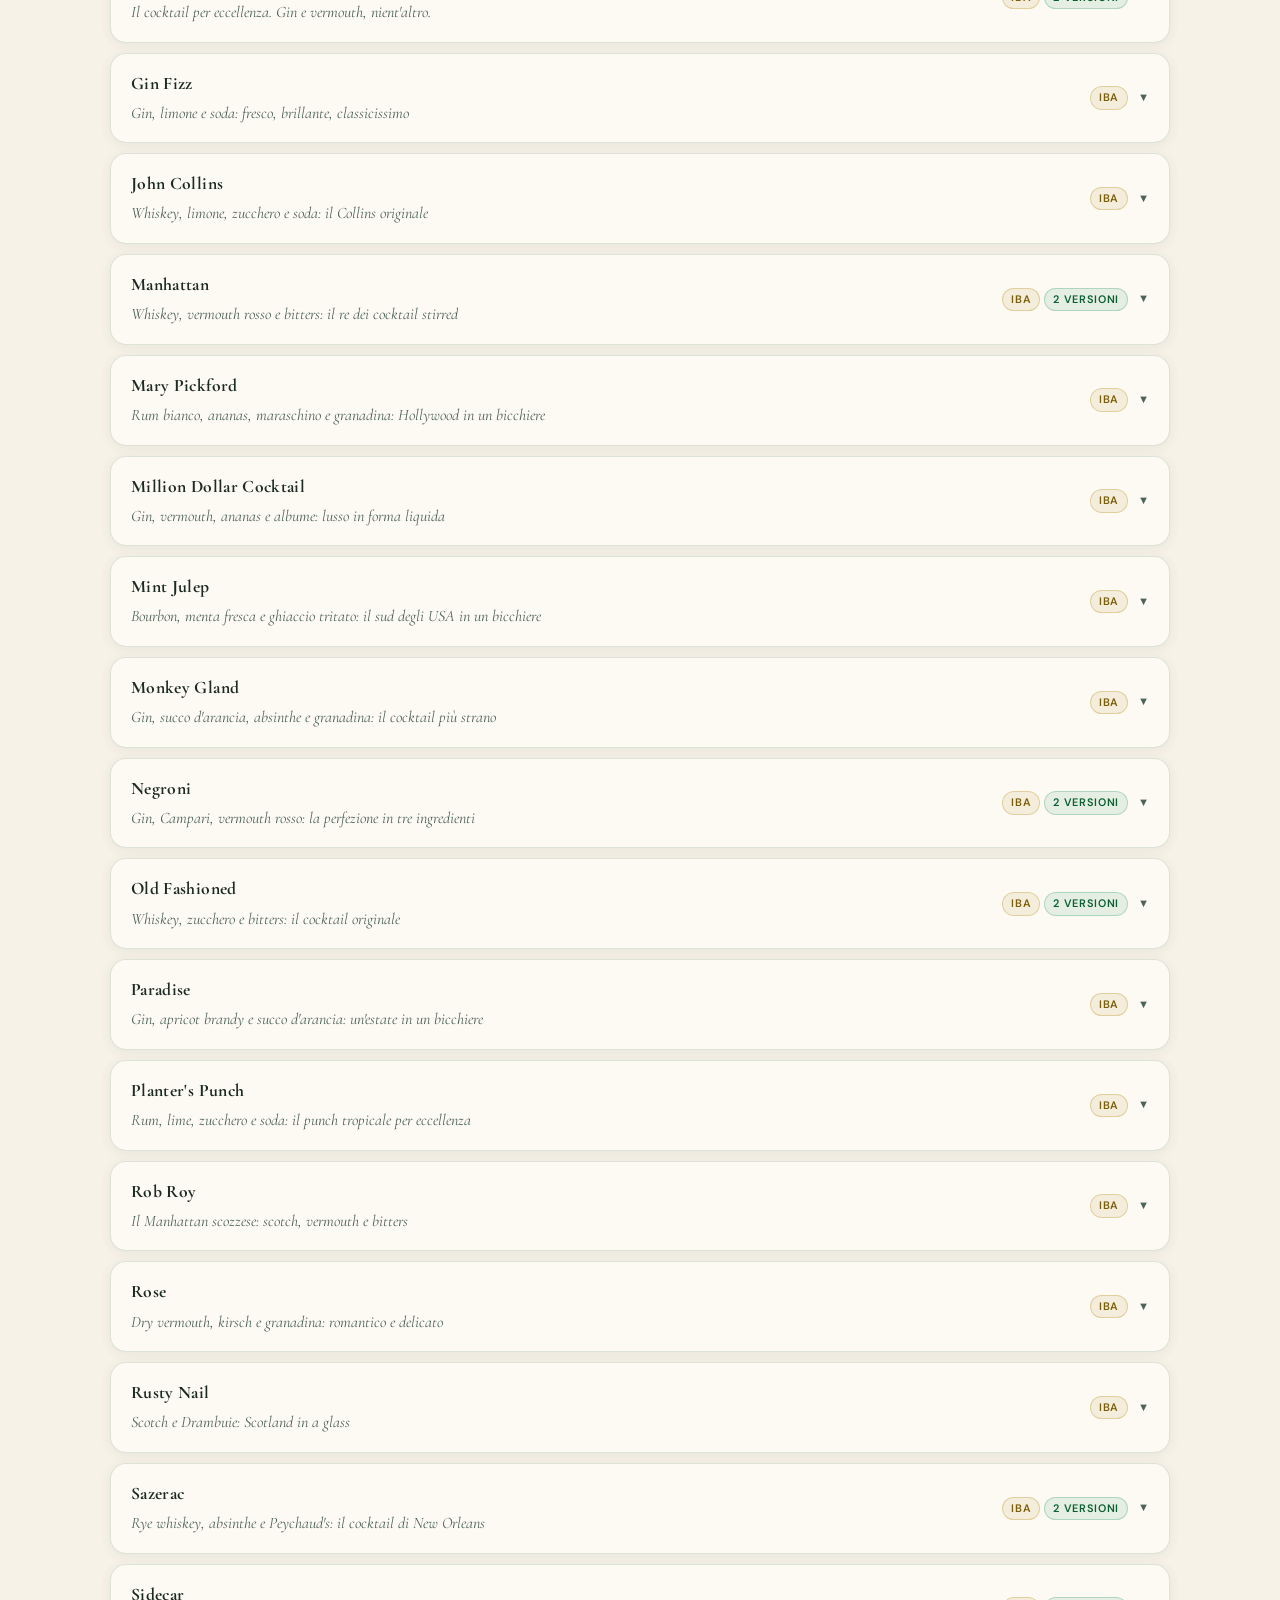
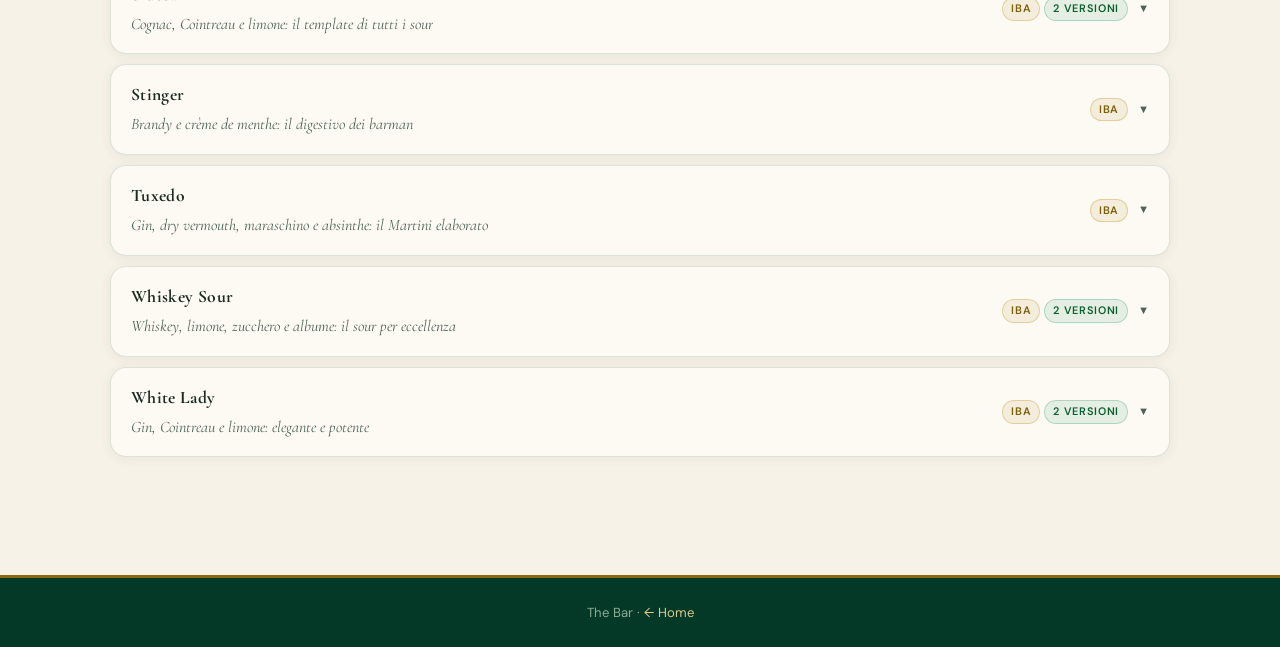
==== commit a78e9ee8: "pwa offline" ====
--- a/category.html
+++ b/category.html
@@ -1,181 +1,384 @@
-<!DOCTYPE html>
-<html lang="it">
-<head>
-    <meta charset="UTF-8">
-    <meta name="viewport" content="width=device-width, initial-scale=1.0">
-    <title>Categoria — The Bar</title>
-    <link rel="stylesheet" href="core.css">
-    <link rel="stylesheet" href="components.css">
-    <link rel="stylesheet" href="category-style.css">
-    <script src="config.js"></script>
-    <script src="search-index.js"></script>
-</head>
-<body>
-
-<nav class="hub-nav">
-    <a href="index.html" class="back-link">← The Bar</a>
-</nav>
-
-<header class="page-header">
-    <div class="page-header__icon" id="cat-emoji">🍸</div>
-    <h1 class="page-header__title" id="cat-title">Categoria</h1>
-    <p class="page-header__subtitle" id="cat-subtitle"></p>
-    <div class="page-header__meta" id="cat-count"></div>
-</header>
-
-<div class="container" style="padding: 32px 20px 60px;">
-<main>
-    <div id="recipes-container"></div>
-</main>
-</div>
-
-<footer>
-    <p>The Bar · <a href="index.html">← Home</a></p>
-</footer>
-
-<script>
-(function () {
-
-    const params    = new URLSearchParams(location.search);
-    const catKey    = params.get('name') || 'unforgettables';
-    const highlight = params.get('highlight');
-    const catMeta   = TheBarConfig.CATEGORY_PAGES[catKey];
-
-    /* ── Categoria non trovata ── */
-    if (!catMeta) {
-        document.getElementById('cat-title').textContent = 'Categoria non trovata';
-        TheBarConfig.showError('recipes-container', 'Categoria non valida.');
-        return;
-    }
-
-    /* ── Imposta header subito (senza attendere i dati) ── */
-    document.title = `${catMeta.label} — The Bar`;
-    document.getElementById('cat-emoji').textContent     = catMeta.emoji;
-    document.getElementById('cat-title').textContent     = catMeta.label;
-    document.getElementById('cat-subtitle').textContent  = catMeta.subtitle || '';
-
-    /* ── Spinner mentre i dati arrivano ── */
-    TheBarConfig.showLoader('recipes-container');
-
-    /* ── Costanti da config centrale ── */
-    const { GLASS_EMOJI, SERVE_LABEL } = TheBarConfig;
-
-    /* ── Caricamento asincrono ── */
-    TheBarConfig.loadCocktails().then(cocktails => {
-
-        const list = cocktails.filter(c =>
-            c.ibaCategory === catKey || c.nomadCategory === catKey
-        );
-
-        document.getElementById('cat-count').textContent = `${list.length} cocktail`;
-
-        function renderIngredientsList(c) {
-            const recipe = c.recipeIBA || c.recipeDifford || c.recipe;
-            if (!recipe || !recipe.ingredients) return '';
-            const label = c.recipeIBA ? '✨ IBA' : (c.recipeDifford ? "📖 Difford's" : '');
-            return `
-            <div class="body-ingredients">
-                ${label ? `<div class="ing-version-label">${label}</div>` : ''}
-                ${recipe.ingredients.map(i => `
-                <div class="ing-row">
-                    <span class="ing-amount">${i.amount}</span>
-                    <span class="ing-item">${i.item}</span>
-                </div>`).join('')}
-            </div>`;
-        }
-
-        function renderRecipeCard(c) {
-            const hasDouble = c.recipeIBA && c.recipeDifford;
-            const recipe    = c.recipeIBA || c.recipeDifford || c.recipe;
-
-            const badges = [];
-            if (c.iba)              badges.push('<span class="badge badge--iba">IBA</span>');
-            if (c.difford && !c.iba) badges.push('<span class="badge badge--difford">Difford\'s</span>');
-            if (hasDouble)          badges.push('<span class="badge badge--double">2 versioni</span>');
-
-            return `
-            <article class="recipe-card ${highlight === c.id ? 'recipe-card--highlight' : ''}"
-                     data-category="${c.ibaCategory || ''} ${c.nomadCategory || ''}"
-                     id="card-${c.id}">
-                <button class="recipe-toggle" type="button" aria-expanded="false">
-                    <div class="recipe-toggle-left">
-                        <div class="recipe-toggle-info">
-                            <h3>${c.name}</h3>
-                            <p class="recipe-tagline">${c.tagline}</p>
-                        </div>
-                    </div>
-                    <div class="recipe-toggle-right">
-                        <div class="recipe-badges">${badges.join('')}</div>
-                        <span class="toggle-icon">▼</span>
-                    </div>
-                </button>
-                <div class="recipe-body">
-                    <div class="quick-specs">
-                        ${c.glass && c.glass !== 'none' ? `<span class="qs-item">${GLASS_EMOJI[c.glass] || ''} ${c.glass}</span>` : ''}
-                        ${c.serve ? `<span class="qs-item">⚗️ ${SERVE_LABEL[c.serve] || c.serve}</span>` : ''}
-                        ${c.ice && c.ice !== 'none' ? `<span class="qs-item">🧊 ${c.ice}</span>` : ''}
-                        ${c.garnish && c.garnish !== 'Nessuno' ? `<span class="qs-item">🌿 ${c.garnish}</span>` : ''}
-                    </div>
-                    ${renderIngredientsList(c)}
-                    ${recipe ? `
-                    <div class="body-method">
-                        <span class="method-mini-label">Metodo</span>
-                        <p>${recipe.method}</p>
-                        ${recipe.notes ? `<p class="method-notes">💡 ${recipe.notes}</p>` : ''}
-                    </div>` : ''}
-                    ${hasDouble ? `
-                    <div class="double-version-hint">
-                        <a href="cocktail-recipe.html?id=${c.id}" class="btn btn--ghost">
-                            📖 Vedi entrambe le versioni IBA & Difford's →
-                        </a>
-                    </div>` : `
-                    <div class="recipe-full-link">
-                        <a href="cocktail-recipe.html?id=${c.id}" class="btn btn--ghost">Scheda completa →</a>
-                    </div>`}
-                    ${c.description ? `<p class="recipe-desc">${c.description}</p>` : ''}
-                </div>
-            </article>`;
-        }
-
-        const container = document.getElementById('recipes-container');
-        if (!list.length) {
-            container.innerHTML = '<p class="empty-section">Nessuna ricetta in questa categoria.</p>';
-        } else {
-            container.innerHTML = list.map(renderRecipeCard).join('');
-        }
-
-        /* ── Toggle card ── */
-        container.querySelectorAll('.recipe-toggle').forEach(toggle => {
-            const open = () => {
-                const card   = toggle.closest('.recipe-card');
-                const isOpen = card.classList.toggle('open');
-                toggle.setAttribute('aria-expanded', isOpen);
-                const icon = toggle.querySelector('.toggle-icon');
-                if (icon) icon.textContent = isOpen ? '▲' : '▼';
-            };
-            toggle.addEventListener('click', open);
-            /* Space già gestito nativamente da <button>;
-               Enter pure — manteniamo solo per coerenza esplicita */
-            toggle.addEventListener('keydown', e => {
-                if (e.key === ' ') { e.preventDefault(); open(); }
-            });
-        });
-
-        /* ── Auto-apri highlight ── */
-        if (highlight) {
-            const card = document.getElementById('card-' + highlight);
-            if (card) {
-                card.classList.add('open');
-                const icon = card.querySelector('.toggle-icon');
-                if (icon) icon.textContent = '▲';
-                setTimeout(() => card.scrollIntoView({ behavior: 'smooth', block: 'start' }), 300);
-            }
-        }
-
-    }).catch(() => TheBarConfig.showError('recipes-container'));
-
-})();
-</script>
-
-</body>
-</html>
+<!DOCTYPE html>+
+<html lang="it">+
+<head>+
+    <meta charset="UTF-8">+
+    <meta name="viewport" content="width=device-width, initial-scale=1.0">+
+    <link rel="icon" href="thebar.ico" type="image/x-icon">+
+    <meta name="theme-color" content="#043927" />+
+    <link rel="manifest" href="manifest.json">+
+    <meta name="apple-mobile-web-app-capable" content="yes">+
+    <meta name="apple-mobile-web-app-status-bar-style" content="black-translucent">+
+    <meta name="apple-mobile-web-app-title" content="The Bar">+
+    <title>Categoria — The Bar</title>+
+    <link rel="stylesheet" href="core.css">+
+    <link rel="stylesheet" href="components.css">+
+    <link rel="stylesheet" href="category-style.css">+
+    <script src="config.js"></script>+
+    <script src="search-index.js"></script>+
+</head>+
+<body>+
++
+<nav class="hub-nav">+
+    <a href="index.html" class="back-link">← The Bar</a>+
+</nav>+
++
+<header class="page-header">+
+    <div class="page-header__icon" id="cat-emoji">🍸</div>+
+    <h1 class="page-header__title" id="cat-title">Categoria</h1>+
+    <p class="page-header__subtitle" id="cat-subtitle"></p>+
+    <div class="page-header__meta" id="cat-count"></div>+
+</header>+
++
+<div class="container" style="padding: 32px 20px 60px;">+
+<main>+
+    <div id="recipes-container"></div>+
+</main>+
+</div>+
++
+<footer>+
+    <p>The Bar · <a href="index.html">← Home</a></p>+
+</footer>+
++
+<script>+
+(function () {+
++
+    const params    = new URLSearchParams(location.search);+
+    const catKey    = params.get('name') || 'unforgettables';+
+    const highlight = params.get('highlight');+
+    const catMeta   = TheBarConfig.CATEGORY_PAGES[catKey];+
++
+    /* ── Categoria non trovata ── */+
+    if (!catMeta) {+
+        document.getElementById('cat-title').textContent = 'Categoria non trovata';+
+        TheBarConfig.showError('recipes-container', 'Categoria non valida.');+
+        return;+
+    }+
++
+    /* ── Imposta header subito (senza attendere i dati) ── */+
+    document.title = `${catMeta.label} — The Bar`;+
+    document.getElementById('cat-emoji').textContent     = catMeta.emoji;+
+    document.getElementById('cat-title').textContent     = catMeta.label;+
+    document.getElementById('cat-subtitle').textContent  = catMeta.subtitle || '';+
++
+    /* ── Spinner mentre i dati arrivano ── */+
+    TheBarConfig.showLoader('recipes-container');+
++
+    /* ── Costanti da config centrale ── */+
+    const { GLASS_EMOJI, SERVE_LABEL } = TheBarConfig;+
++
+    /* ── Caricamento asincrono ── */+
+    TheBarConfig.loadCocktails().then(cocktails => {+
++
+        const list = cocktails.filter(c =>+
+            c.ibaCategory === catKey || c.nomadCategory === catKey+
+        );+
++
+        document.getElementById('cat-count').textContent = `${list.length} cocktail`;+
++
+        function renderIngredientsList(c) {+
+            const recipe = c.recipeIBA || c.recipeDifford || c.recipe;+
+            if (!recipe || !recipe.ingredients) return '';+
+            const label = c.recipeIBA ? '✨ IBA' : (c.recipeDifford ? "📖 Difford's" : '');+
+            return `+
+            <div class="body-ingredients">+
+                ${label ? `<div class="ing-version-label">${label}</div>` : ''}+
+                ${recipe.ingredients.map(i => `+
+                <div class="ing-row">+
+                    <span class="ing-amount">${i.amount}</span>+
+                    <span class="ing-item">${i.item}</span>+
+                </div>`).join('')}+
+            </div>`;+
+        }+
++
+        function renderRecipeCard(c) {+
+            const hasDouble = c.recipeIBA && c.recipeDifford;+
+            const recipe    = c.recipeIBA || c.recipeDifford || c.recipe;+
++
+            const badges = [];+
+            if (c.iba)              badges.push('<span class="badge badge--iba">IBA</span>');+
+            if (c.difford && !c.iba) badges.push('<span class="badge badge--difford">Difford\'s</span>');+
+            if (hasDouble)          badges.push('<span class="badge badge--double">2 versioni</span>');+
++
+            return `+
+            <article class="recipe-card ${highlight === c.id ? 'recipe-card--highlight' : ''}"+
+                     data-category="${c.ibaCategory || ''} ${c.nomadCategory || ''}"+
+                     id="card-${c.id}">+
+                <button class="recipe-toggle" type="button" aria-expanded="false">+
+                    <div class="recipe-toggle-left">+
+                        <div class="recipe-toggle-info">+
+                            <h3>${c.name}</h3>+
+                            <p class="recipe-tagline">${c.tagline}</p>+
+                        </div>+
+                    </div>+
+                    <div class="recipe-toggle-right">+
+                        <div class="recipe-badges">${badges.join('')}</div>+
+                        <span class="toggle-icon">▼</span>+
+                    </div>+
+                </button>+
+                <div class="recipe-body">+
+                    <div class="quick-specs">+
+                        ${c.glass && c.glass !== 'none' ? `<span class="qs-item">${GLASS_EMOJI[c.glass] || ''} ${c.glass}</span>` : ''}+
+                        ${c.serve ? `<span class="qs-item">⚗️ ${SERVE_LABEL[c.serve] || c.serve}</span>` : ''}+
+                        ${c.ice && c.ice !== 'none' ? `<span class="qs-item">🧊 ${c.ice}</span>` : ''}+
+                        ${c.garnish && c.garnish !== 'Nessuno' ? `<span class="qs-item">🌿 ${c.garnish}</span>` : ''}+
+                    </div>+
+                    ${renderIngredientsList(c)}+
+                    ${recipe ? `+
+                    <div class="body-method">+
+                        <span class="method-mini-label">Metodo</span>+
+                        <p>${recipe.method}</p>+
+                        ${recipe.notes ? `<p class="method-notes">💡 ${recipe.notes}</p>` : ''}+
+                    </div>` : ''}+
+                    ${hasDouble ? `+
+                    <div class="double-version-hint">+
+                        <a href="cocktail-recipe.html?id=${c.id}&from=${catKey}" class="btn btn--ghost">+
+                            📖 Vedi entrambe le versioni IBA & Difford's →+
+                        </a>+
+                    </div>` : `+
+                    <div class="recipe-full-link">+
+                        <a href="cocktail-recipe.html?id=${c.id}&from=${catKey}" class="btn btn--ghost">Scheda completa →</a>+
+                    </div>`}+
+                    ${c.description ? `<p class="recipe-desc">${c.description}</p>` : ''}+
+                </div>+
+            </article>`;+
+        }+
++
+        const container = document.getElementById('recipes-container');+
+        if (!list.length) {+
+            container.innerHTML = '<p class="empty-section">Nessuna ricetta in questa categoria.</p>';+
+        } else {+
+            container.innerHTML = list.map(renderRecipeCard).join('');+
+        }+
++
+        /* ── Toggle card ── */+
+        container.querySelectorAll('.recipe-toggle').forEach(toggle => {+
+            const open = () => {+
+                const card   = toggle.closest('.recipe-card');+
+                const isOpen = card.classList.toggle('open');+
+                toggle.setAttribute('aria-expanded', isOpen);+
+                const icon = toggle.querySelector('.toggle-icon');+
+                if (icon) icon.textContent = isOpen ? '▲' : '▼';+
+            };+
+            toggle.addEventListener('click', open);+
+            /* Space già gestito nativamente da <button>;+
+               Enter pure — manteniamo solo per coerenza esplicita */+
+            toggle.addEventListener('keydown', e => {+
+                if (e.key === ' ') { e.preventDefault(); open(); }+
+            });+
+        });+
++
+        /* ── Auto-apri highlight ── */+
+        if (highlight) {+
+            const card = document.getElementById('card-' + highlight);+
+            if (card) {+
+                card.classList.add('open');+
+                const icon = card.querySelector('.toggle-icon');+
+                if (icon) icon.textContent = '▲';+
+                setTimeout(() => card.scrollIntoView({ behavior: 'smooth', block: 'start' }), 300);+
+            }+
+        }+
++
+    }).catch(() => TheBarConfig.showError('recipes-container'));+
++
+})();+
+</script>+
++
+<script>
+  if ("serviceWorker" in navigator) {
+    window.addEventListener("load", () => {
+      navigator.serviceWorker.register("sw.js")
+        .then(reg => console.log("[PWA] SW registrato:", reg.scope))
+        .catch(err => console.warn("[PWA] SW non registrato:", err));
+    });
+  }
+</script>
+
+</body>+
+</html>+
--- a/core.css
+++ b/core.css
@@ -68,7 +68,7 @@
     --radius-lg:    16px;
 
     /* ── Font ────────────────────────────────── */
-    --font-display:     'Cinzel', serif;
+    --font-display:     'Cormorant Garamond', Georgia, serif;
     --font-display-alt: 'Cormorant Garamond', Georgia, serif;
     --font-body:        'DM Sans', sans-serif;
     --font-sans:        'DM Sans', sans-serif;
@@ -102,7 +102,7 @@
 }
 h2 {
     font-family: var(--font-display-alt);
-    font-size: 1.2rem; font-weight: 700;
+    font-size: 2rem; font-weight: 700;
     color: var(--text);
     display: flex; align-items: center; gap: 10px;
     padding-bottom: 14px; margin-bottom: 22px;
@@ -110,7 +110,7 @@
 }
 h3 {
     font-family: var(--font-display-alt);
-    font-size: 1rem; font-weight: 700;
+    font-size: 2rem; font-weight: 700;
     color: var(--text);
     display: flex; align-items: center; gap: 8px;
     margin-bottom: 14px;
--- a/components.css
+++ b/components.css
@@ -228,12 +228,12 @@
 .recipe-toggle-info { min-width: 0; }
 .recipe-toggle-info h3 {
     font-family: var(--font-display);
-    font-size: 0.95rem; letter-spacing: 0.02em;
+    font-size: 1.1rem; letter-spacing: 0.02em;
     color: var(--text); margin: 0 0 3px; display: block;
     white-space: nowrap; overflow: hidden; text-overflow: ellipsis;
 }
 .recipe-tagline {
-    font-family: var(--font-serif); font-size: 0.85rem;
+    font-family: var(--font-serif); font-size: 1rem;
     color: var(--muted); font-style: italic; margin: 0;
     white-space: nowrap; overflow: hidden; text-overflow: ellipsis;
 }
@@ -336,6 +336,7 @@
     .recipe-toggle { padding: 12px 14px; }
     .recipe-body { padding: 0 14px 16px; }
     .recipe-badges { display: none; }
+    .recipe-toggle-info h3 { font-size: 1.1rem; }  /* o la dimensione che preferisci */
     .recipe-tagline { display: none; }
 }
 @media (max-width: 500px) {
@@ -497,13 +498,13 @@
 .card--list .card__emoji  { font-size: 1.8rem; flex-shrink: 0; line-height: 1; }
 .card--list .card__body   { flex: 1; min-width: 0; }
 .card--list .card__title  {
-    font-family: var(--font-display); font-size: 0.88rem;
-    letter-spacing: 0.02em;
+    font-family: var(--font-display-alt); font-size: 1.2rem;
+    letter-spacing: 0.2em;
     color: var(--text); margin-bottom: 4px;
 }
 .card--list .card__meta   { display: flex; flex-wrap: wrap; gap: 4px; margin-bottom: 5px; }
 .card--list .card__desc   {
-    margin: 0; font-size: 0.82rem; color: var(--muted);
+    margin: 0; font-size: 1rem; color: var(--muted);
     font-style: italic; white-space: nowrap; overflow: hidden;
     text-overflow: ellipsis; font-family: var(--font-serif);
 }
@@ -526,7 +527,7 @@
 .card--grid .card__emoji  { font-size: 2rem; line-height: 1; flex-shrink: 0; }
 .card--grid .card__info   { flex: 1; min-width: 0; }
 .card--grid .card__title  {
-    font-family: var(--font-display); font-size: 0.9rem;
+    font-family: var(--font-display-alt); font-size: 0.9rem;
     letter-spacing: 0.02em;
     color: var(--text); margin-bottom: 3px;
 }
